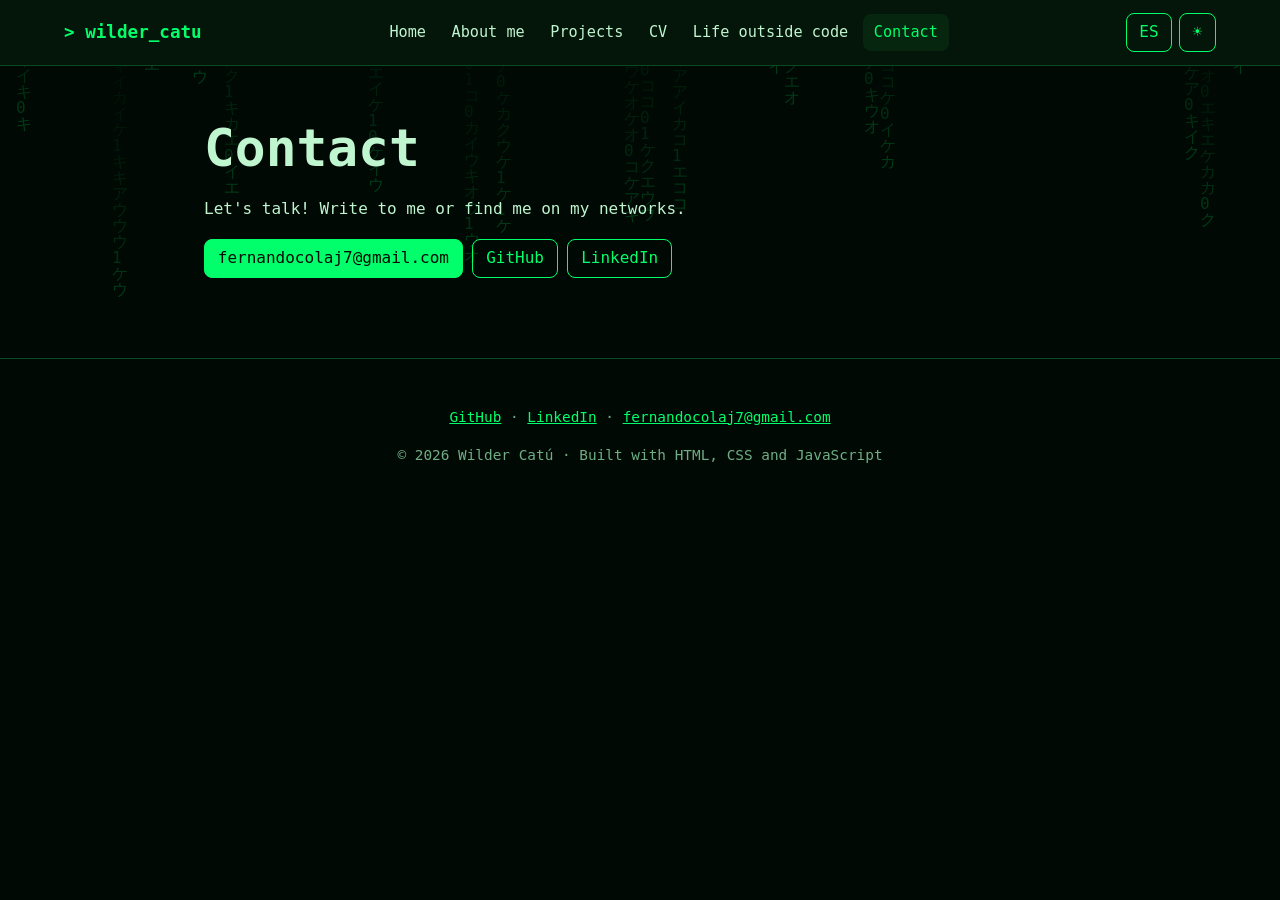
==== contacto.html @ 79d65c77 "feat: agregar archivos al repositorio" ====
<!DOCTYPE html>
<html lang="es" data-theme="dark">
<head><meta charset="utf-8"><meta name="viewport" content="width=device-width,initial-scale=1">
<title>Wilder Catú · Portafolio</title><meta name="description" content="Portafolio de Wilder Catú, Técnico en Desarrollo de Software.">
<link rel="icon" href="assets/img/foto-wilder-small.jpg"><link rel="stylesheet" href="css/styles.css"></head>
<body><header id="h"></header><main>
<h1 data-i="ctT"></h1><p data-i="ctP"></p><div class="row"><a class="btn fill" href="mailto:fernandocolaj7@gmail.com">fernandocolaj7@gmail.com</a><a class="btn" href="https://github.com/WilKtu" target="_blank" rel="noopener">GitHub</a><a class="btn" href="https://www.linkedin.com/in/wilder-fernando-elias-catu-colaj-7a0a8a346" target="_blank" rel="noopener">LinkedIn</a></div>
</main><footer id="f"></footer><script src="js/main.js"></script></body></html>
---- css/styles.css ----
:root{--bg:#f2f4ef;--sf:#fafbf8;--tx:#33403a;--mu:#6c7b73;--ac:#5f8574;--ac2:#e3eae4;--bd:#d6ddd5;--sh:0 2px 10px #3a4a4018}
[data-theme=dark]{--bg:#010a04;--sf:#04150a;--tx:#bff5cf;--mu:#6fae85;--ac:#00ff6a;--ac2:#06260f;--bd:#0b4a20;--sh:0 0 14px #00ff6a22}
*{box-sizing:border-box}html{scroll-behavior:smooth}
body{margin:0;background:var(--bg);color:var(--tx);font:16px/1.65 system-ui,"Segoe UI",sans-serif;transition:background .3s,color .3s}
[data-theme=dark] body,[data-theme=dark] h1,[data-theme=dark] .logo{font-family:ui-monospace,Consolas,monospace}
#mx{position:fixed;inset:0;z-index:0;opacity:.2;pointer-events:none}
header,main,footer{position:relative;z-index:1}
a{color:var(--ac)}h1,h2,h3{line-height:1.25}h1{font-size:clamp(2rem,6vw,3.2rem);margin:.2em 0}
header{display:flex;flex-wrap:wrap;gap:.6rem 1rem;align-items:center;justify-content:space-between;padding:.8rem 5vw;background:var(--sf);border-bottom:1px solid var(--bd);position:sticky;top:0;z-index:5}
.logo{font-weight:700;color:var(--ac);text-decoration:none;font-size:1.1rem}
nav{display:flex;flex-wrap:wrap;gap:.2rem}nav a{color:var(--tx);text-decoration:none;padding:.35rem .7rem;border-radius:8px;font-size:.95rem}
nav a:hover,nav a.on{background:var(--ac2);color:var(--ac)}
.ctl{display:flex;gap:.4rem}.ctl button,.btn{font:inherit;cursor:pointer;border:1px solid var(--ac);background:transparent;color:var(--ac);border-radius:8px;padding:.35rem .8rem;text-decoration:none;display:inline-block}
.btn.fill,.ctl button:hover,.btn:hover{background:var(--ac);color:var(--bg)}
main{max-width:1000px;margin:auto;padding:2.5rem 5vw 4rem}
.hero{display:grid;grid-template-columns:1fr 280px;gap:2rem;align-items:center;min-height:60vh}
.hero img{width:100%;aspect-ratio:1;object-fit:cover;border-radius:50%;border:3px solid var(--ac);box-shadow:var(--sh)}
.tag{color:var(--ac);font-weight:600;letter-spacing:.03em}
.grid{display:grid;grid-template-columns:repeat(auto-fill,minmax(260px,1fr));gap:1.1rem}
.card{background:var(--sf);border:1px solid var(--bd);border-radius:14px;padding:1.2rem;box-shadow:var(--sh)}
.card h3{margin:.1em 0 .4em}.chips span{display:inline-block;background:var(--ac2);color:var(--ac);border-radius:99px;padding:.05rem .65rem;font-size:.8rem;margin:0 .3rem .3rem 0}
.th{height:130px;margin:-1.2rem -1.2rem 1rem;border-radius:14px 14px 0 0;background:linear-gradient(135deg,var(--ac2),var(--bd));display:grid;place-items:center;font-size:2.6rem;color:var(--ac);overflow:hidden}
.th img{width:100%;height:100%;object-fit:cover}
iframe{width:100%;height:80vh;border:1px solid var(--bd);border-radius:12px;background:#fff}
.row{display:flex;flex-wrap:wrap;gap:.6rem;margin:1rem 0}
footer{text-align:center;color:var(--mu);padding:2rem 5vw;border-top:1px solid var(--bd);font-size:.9rem}
@media(max-width:700px){.hero{grid-template-columns:1fr;text-align:center}.hero img{max-width:220px;margin:auto;order:-1}.row{justify-content:center}}
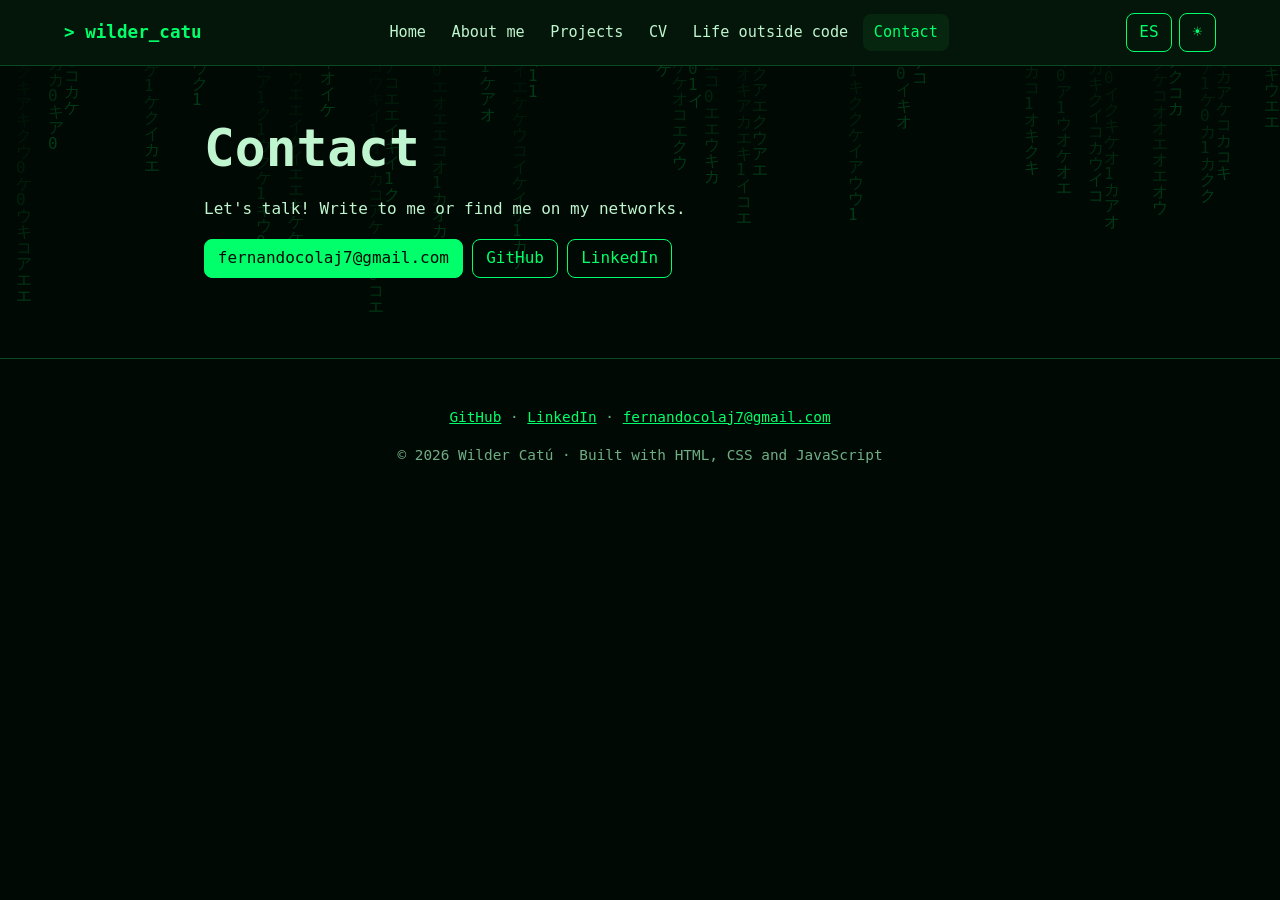
==== commit a7f943c1: "feat: correccion de estructura en los index" ====
--- a/contacto.html
+++ b/contacto.html
@@ -1,8 +1,44 @@
 <!DOCTYPE html>
 <html lang="es" data-theme="dark">
-<head><meta charset="utf-8"><meta name="viewport" content="width=device-width,initial-scale=1">
-<title>Wilder Catú · Portafolio</title><meta name="description" content="Portafolio de Wilder Catú, Técnico en Desarrollo de Software.">
-<link rel="icon" href="assets/img/foto-wilder-small.jpg"><link rel="stylesheet" href="css/styles.css"></head>
-<body><header id="h"></header><main>
-<h1 data-i="ctT"></h1><p data-i="ctP"></p><div class="row"><a class="btn fill" href="mailto:fernandocolaj7@gmail.com">fernandocolaj7@gmail.com</a><a class="btn" href="https://github.com/WilKtu" target="_blank" rel="noopener">GitHub</a><a class="btn" href="https://www.linkedin.com/in/wilder-fernando-elias-catu-colaj-7a0a8a346" target="_blank" rel="noopener">LinkedIn</a></div>
-</main><footer id="f"></footer><script src="js/main.js"></script></body></html>+  <head>
+    <meta charset="utf-8">
+    <meta name="viewport" content="width=device-width,initial-scale=1">
+    <title>Wilder Catú · Portafolio</title>
+    <meta
+      name="description"
+      content="Portafolio de Wilder Catú, Técnico en Desarrollo de Software."
+    >
+    <link rel="icon" href="assets/img/foto-wilder-small.jpg">
+    <link rel="stylesheet" href="css/styles.css">
+  </head>
+  <body>
+    <header id="h"></header>
+    <main>
+      <h1 data-i="ctT"></h1>
+      <p data-i="ctP"></p>
+      <div class="row">
+        <a class="btn fill" href="mailto:fernandocolaj7@gmail.com">
+          fernandocolaj7@gmail.com
+        </a>
+        <a
+          class="btn"
+          href="https://github.com/WilKtu"
+          target="_blank"
+          rel="noopener"
+        >
+          GitHub
+        </a>
+        <a
+          class="btn"
+          href="https://www.linkedin.com/in/wilder-fernando-elias-catu-colaj-7a0a8a346"
+          target="_blank"
+          rel="noopener"
+        >
+          LinkedIn
+        </a>
+      </div>
+    </main>
+    <footer id="f"></footer>
+    <script src="js/main.js"></script>
+  </body>
+</html>
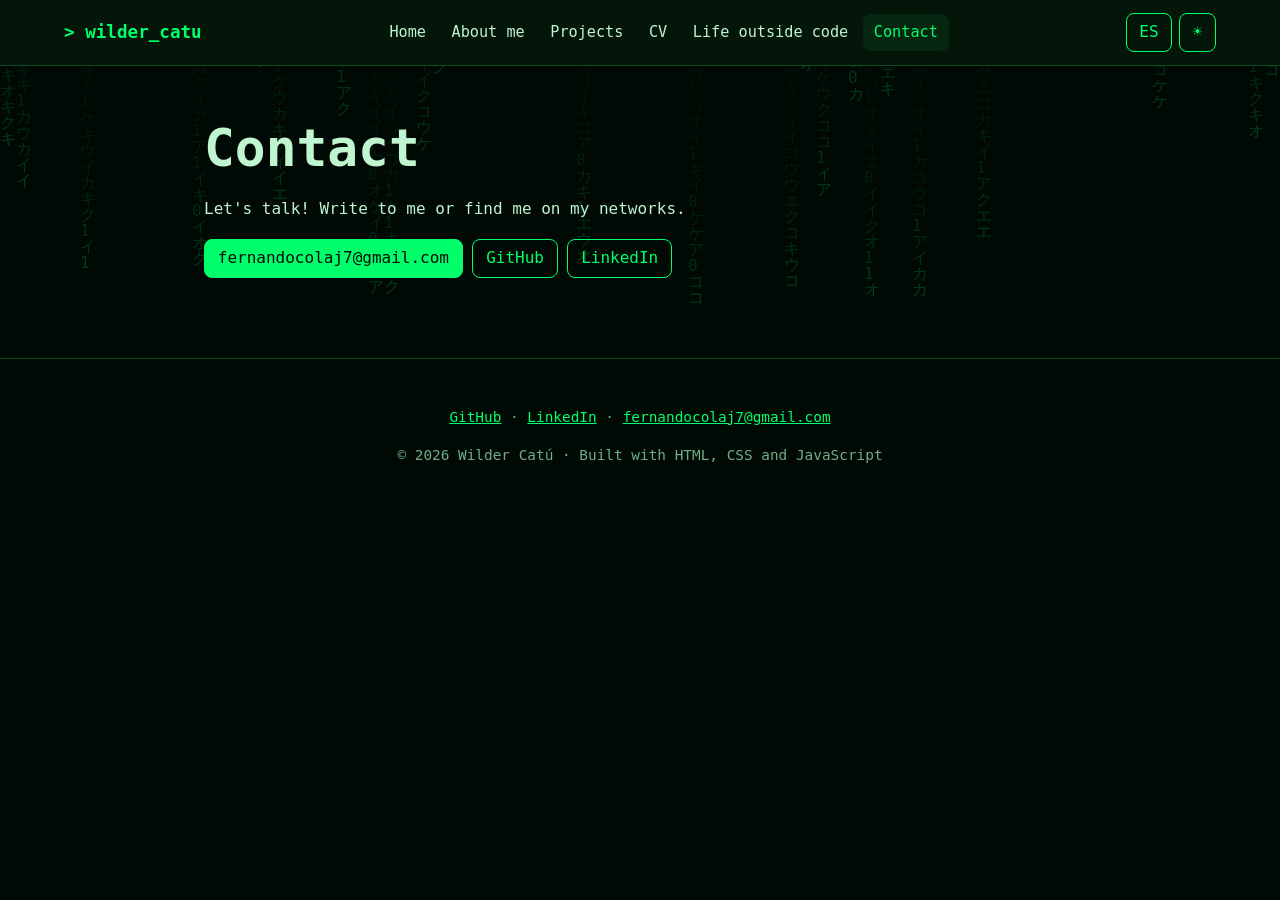
==== commit 5a4ea838: "feat: agregar portafolio final" ====
--- a/contacto.html
+++ b/contacto.html
@@ -39,6 +39,7 @@
       </div>
     </main>
     <footer id="f"></footer>
+    <script src="js/data.js"></script>
     <script src="js/main.js"></script>
   </body>
 </html>
--- a/css/styles.css
+++ b/css/styles.css
@@ -1,27 +1,288 @@
-:root{--bg:#f2f4ef;--sf:#fafbf8;--tx:#33403a;--mu:#6c7b73;--ac:#5f8574;--ac2:#e3eae4;--bd:#d6ddd5;--sh:0 2px 10px #3a4a4018}
-[data-theme=dark]{--bg:#010a04;--sf:#04150a;--tx:#bff5cf;--mu:#6fae85;--ac:#00ff6a;--ac2:#06260f;--bd:#0b4a20;--sh:0 0 14px #00ff6a22}
-*{box-sizing:border-box}html{scroll-behavior:smooth}
-body{margin:0;background:var(--bg);color:var(--tx);font:16px/1.65 system-ui,"Segoe UI",sans-serif;transition:background .3s,color .3s}
-[data-theme=dark] body,[data-theme=dark] h1,[data-theme=dark] .logo{font-family:ui-monospace,Consolas,monospace}
-#mx{position:fixed;inset:0;z-index:0;opacity:.2;pointer-events:none}
-header,main,footer{position:relative;z-index:1}
-a{color:var(--ac)}h1,h2,h3{line-height:1.25}h1{font-size:clamp(2rem,6vw,3.2rem);margin:.2em 0}
-header{display:flex;flex-wrap:wrap;gap:.6rem 1rem;align-items:center;justify-content:space-between;padding:.8rem 5vw;background:var(--sf);border-bottom:1px solid var(--bd);position:sticky;top:0;z-index:5}
-.logo{font-weight:700;color:var(--ac);text-decoration:none;font-size:1.1rem}
-nav{display:flex;flex-wrap:wrap;gap:.2rem}nav a{color:var(--tx);text-decoration:none;padding:.35rem .7rem;border-radius:8px;font-size:.95rem}
-nav a:hover,nav a.on{background:var(--ac2);color:var(--ac)}
-.ctl{display:flex;gap:.4rem}.ctl button,.btn{font:inherit;cursor:pointer;border:1px solid var(--ac);background:transparent;color:var(--ac);border-radius:8px;padding:.35rem .8rem;text-decoration:none;display:inline-block}
-.btn.fill,.ctl button:hover,.btn:hover{background:var(--ac);color:var(--bg)}
-main{max-width:1000px;margin:auto;padding:2.5rem 5vw 4rem}
-.hero{display:grid;grid-template-columns:1fr 280px;gap:2rem;align-items:center;min-height:60vh}
-.hero img{width:100%;aspect-ratio:1;object-fit:cover;border-radius:50%;border:3px solid var(--ac);box-shadow:var(--sh)}
-.tag{color:var(--ac);font-weight:600;letter-spacing:.03em}
-.grid{display:grid;grid-template-columns:repeat(auto-fill,minmax(260px,1fr));gap:1.1rem}
-.card{background:var(--sf);border:1px solid var(--bd);border-radius:14px;padding:1.2rem;box-shadow:var(--sh)}
-.card h3{margin:.1em 0 .4em}.chips span{display:inline-block;background:var(--ac2);color:var(--ac);border-radius:99px;padding:.05rem .65rem;font-size:.8rem;margin:0 .3rem .3rem 0}
-.th{height:130px;margin:-1.2rem -1.2rem 1rem;border-radius:14px 14px 0 0;background:linear-gradient(135deg,var(--ac2),var(--bd));display:grid;place-items:center;font-size:2.6rem;color:var(--ac);overflow:hidden}
-.th img{width:100%;height:100%;object-fit:cover}
-iframe{width:100%;height:80vh;border:1px solid var(--bd);border-radius:12px;background:#fff}
-.row{display:flex;flex-wrap:wrap;gap:.6rem;margin:1rem 0}
-footer{text-align:center;color:var(--mu);padding:2rem 5vw;border-top:1px solid var(--bd);font-size:.9rem}
-@media(max-width:700px){.hero{grid-template-columns:1fr;text-align:center}.hero img{max-width:220px;margin:auto;order:-1}.row{justify-content:center}}
+:root {
+  --bg: #f2f4ef;
+  --sf: #fafbf8;
+  --tx: #33403a;
+  --mu: #6c7b73;
+  --ac: #5f8574;
+  --ac2: #e3eae4;
+  --bd: #d6ddd5;
+  --sh: 0 2px 10px #3a4a4018;
+}
+
+[data-theme=dark] {
+  --bg: #010a04;
+  --sf: #04150a;
+  --tx: #bff5cf;
+  --mu: #6fae85;
+  --ac: #00ff6a;
+  --ac2: #06260f;
+  --bd: #0b4a20;
+  --sh: 0 0 14px #00ff6a22;
+}
+
+* {
+  box-sizing: border-box;
+}
+
+html {
+  scroll-behavior: smooth;
+}
+
+body {
+  margin: 0;
+  background: var(--bg);
+  color: var(--tx);
+  font: 16px/1.65 system-ui, "Segoe UI", sans-serif;
+  transition: background 0.3s, color 0.3s;
+}
+
+[data-theme=dark] body,
+[data-theme=dark] h1,
+[data-theme=dark] .logo {
+  font-family: ui-monospace, Consolas, monospace;
+}
+
+#mx {
+  position: fixed;
+  inset: 0;
+  z-index: 0;
+  opacity: 0.2;
+  pointer-events: none;
+}
+
+header,
+main,
+footer {
+  position: relative;
+  z-index: 1;
+}
+
+a {
+  color: var(--ac);
+}
+
+h1,
+h2,
+h3 {
+  line-height: 1.25;
+}
+
+h1 {
+  font-size: clamp(2rem, 6vw, 3.2rem);
+  margin: 0.2em 0;
+}
+
+header {
+  display: flex;
+  flex-wrap: wrap;
+  gap: 0.6rem 1rem;
+  align-items: center;
+  justify-content: space-between;
+  padding: 0.8rem 5vw;
+  background: var(--sf);
+  border-bottom: 1px solid var(--bd);
+  position: sticky;
+  top: 0;
+  z-index: 5;
+}
+
+.logo {
+  font-weight: 700;
+  color: var(--ac);
+  text-decoration: none;
+  font-size: 1.1rem;
+}
+
+nav {
+  display: flex;
+  flex-wrap: wrap;
+  gap: 0.2rem;
+}
+
+nav a {
+  color: var(--tx);
+  text-decoration: none;
+  padding: 0.35rem 0.7rem;
+  border-radius: 8px;
+  font-size: 0.95rem;
+}
+
+nav a:hover,
+nav a.on {
+  background: var(--ac2);
+  color: var(--ac);
+}
+
+.ctl {
+  display: flex;
+  gap: 0.4rem;
+}
+
+.ctl button,
+.btn {
+  font: inherit;
+  cursor: pointer;
+  border: 1px solid var(--ac);
+  background: transparent;
+  color: var(--ac);
+  border-radius: 8px;
+  padding: 0.35rem 0.8rem;
+  text-decoration: none;
+  display: inline-block;
+}
+
+.btn.fill,
+.ctl button:hover,
+.btn:hover {
+  background: var(--ac);
+  color: var(--bg);
+}
+
+main {
+  max-width: 1000px;
+  margin: auto;
+  padding: 2.5rem 5vw 4rem;
+}
+
+.hero {
+  display: grid;
+  grid-template-columns: 1fr 280px;
+  gap: 2rem;
+  align-items: center;
+  min-height: 60vh;
+}
+
+.hero img {
+  width: 100%;
+  aspect-ratio: 1;
+  object-fit: cover;
+  border-radius: 50%;
+  border: 3px solid var(--ac);
+  box-shadow: var(--sh);
+}
+
+.tag {
+  color: var(--ac);
+  font-weight: 600;
+  letter-spacing: 0.03em;
+}
+
+.grid {
+  display: grid;
+  grid-template-columns: repeat(auto-fill, minmax(260px, 1fr));
+  gap: 1.1rem;
+}
+
+.card {
+  background: var(--sf);
+  border: 1px solid var(--bd);
+  border-radius: 14px;
+  padding: 1.2rem;
+  box-shadow: var(--sh);
+}
+
+.card h3 {
+  margin: 0.1em 0 0.4em;
+}
+
+.chips span {
+  display: inline-block;
+  background: var(--ac2);
+  color: var(--ac);
+  border-radius: 99px;
+  padding: 0.05rem 0.65rem;
+  font-size: 0.8rem;
+  margin: 0 0.3rem 0.3rem 0;
+}
+
+.hobby-card {
+  display: flex;
+  flex-direction: column;
+  overflow: hidden;
+}
+
+.hobby-image {
+  display: grid;
+  place-items: center;
+  margin: -1.2rem -1.2rem 1rem;
+  border-radius: 14px 14px 0 0;
+  overflow: hidden;
+}
+
+.game-image {
+  aspect-ratio: 4 / 3;
+  background:
+    radial-gradient(ellipse at center, var(--sf), transparent 75%),
+    linear-gradient(135deg, var(--ac2), var(--bd));
+}
+
+.book-image {
+  aspect-ratio: 3 / 4;
+  background:
+    radial-gradient(ellipse at center, var(--sf), transparent 75%),
+    linear-gradient(135deg, var(--ac2), var(--bd));
+}
+
+.hobby-image img {
+  display: block;
+  width: 100%;
+  height: 100%;
+  object-fit: contain;
+  padding: 0.75rem;
+  filter: drop-shadow(0 6px 12px #0005);
+  transition: transform 0.25s ease;
+}
+
+.hobby-card:hover .hobby-image img {
+  transform: scale(1.025);
+}
+
+.hobby-card h3 {
+  margin-top: 0;
+}
+
+@media (prefers-reduced-motion: reduce) {
+  .hobby-image img {
+    transition: none;
+  }
+}
+
+iframe {
+  width: 100%;
+  height: 80vh;
+  border: 1px solid var(--bd);
+  border-radius: 12px;
+  background: #fff;
+}
+
+.row {
+  display: flex;
+  flex-wrap: wrap;
+  gap: 0.6rem;
+  margin: 1rem 0;
+}
+
+footer {
+  text-align: center;
+  color: var(--mu);
+  padding: 2rem 5vw;
+  border-top: 1px solid var(--bd);
+  font-size: 0.9rem;
+}
+
+@media (max-width: 700px) {
+  .hero {
+    grid-template-columns: 1fr;
+    text-align: center;
+  }
+
+  .hero img {
+    max-width: 220px;
+    margin: auto;
+    order: -1;
+  }
+
+  .row {
+    justify-content: center;
+  }
+}
